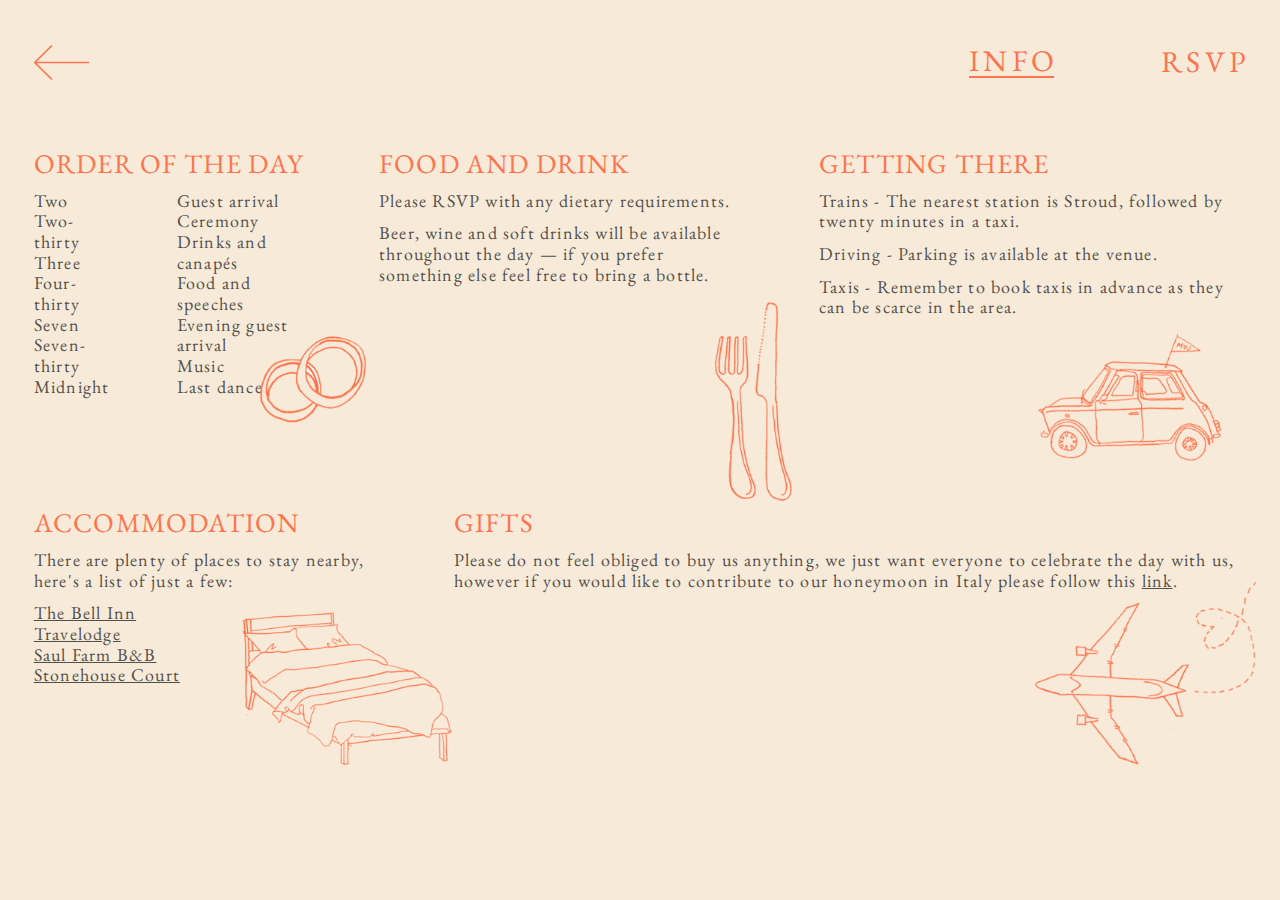
==== info.html @ da7257eb "Add more breakpoint css" ====
<!DOCTYPE html>
<html lang="en">
  <head>
    <meta charset="utf-8" />
    <meta http-equiv="x-ua-compatible" content="ie=edge" />
    <meta name="viewport" content="width=device-width, initial-scale=1" />

    <title>Jordan and Miranda | Wedding RSVP</title>

    <link href="https://fonts.googleapis.com/css?family=EB+Garamond:400,700&display=swap" rel="stylesheet">
    <link rel="stylesheet" href="styles/normalise.css" />
    <link rel="stylesheet" href="styles/main.css" />
    <link rel="icon" href="images/favicon.png" />
  </head>

  <body id="alt">
      <div class="outer">
        <div class="inner render-start">
            <div class="nav-row">
              <a href="index.html"><img alt="back button" src="assets/back-arrow-dark.png" /></a>
              <div class="info-text">
                <div class="navigation-wrapper">
                  <div class="proper-underline"><a href="info.html">Info</a></div>
                  <a href="rsvp.html">Rsvp</a>
                </div>
              </div>
            </div>
            <div class="content-row">
                <div class="info-block" id="order-of-the-day">
                  <div class="info-block-heading">Order of the day</div>
                  <div class="info-block-list-wrap">
                    <ul class="info-block-list">
                      <li>Two</li>
                      <li>Two-thirty</li>
                      <li>Three</li>
                      <li>Four-thirty</li>
                      <li>Seven</li>
                      <li>Seven-thirty</li>
                      <li>Midnight</li>
                    </ul>
                    <ul class="info-block-list">
                      <li>Guest arrival</li>
                      <li>Ceremony</li>
                      <li>Drinks and canapés</li>
                      <li>Food and speeches</li>
                      <li>Evening guest arrival</li>
                      <li>Music</li>
                      <li>Last dance</li>
                    </ul>
                  </div>
                </div>
                <div class="info-block" id="food-and-drink">
                  <div class="info-block-heading">Food and drink</div>
                  <p>Please RSVP with any dietary requirements.</p>
                  <p>Beer, wine and soft drinks will be available throughout the day — if you prefer something else feel free to bring a bottle.</p>
                </div>
                <div class="info-block" id="getting-there">
                  <div class="info-block-heading">Getting there</div>
                  <p>Trains - The nearest station is Stroud, followed by twenty minutes in a taxi.</p>
                  <p>Driving - Parking is available at the venue.</p>
                  <p>Taxis - Remember to book taxis in advance as they can be scarce in the area.</p>
                </div>
            </div>
            <div class="content-row">
              <div class="info-block" id="accommodation">
                <div class="info-block-heading">Accommodation</div>
                <p>There are plenty of places to stay nearby, here's a list of just a few:</p>
                <ul>
                  <li><a href="https://www.thebellinnselsley.com/" target="_blank" rel="noopener noreferrer">The Bell Inn</a></li>
                  <li><a href="https://www.travelodge.co.uk/hotels/99/Stonehouse-hotel?WT.tsrc=GHA_Organic&utm_campaign=GHA_Stonehouse&utm_medium=GHA_Organic" target="_blank" rel="noopener noreferrer">Travelodge</a></li>
                  <li><a href="http://www.saulfarm.com/" target="_blank" rel="noopener noreferrer">Saul Farm B&B</a></li>
                  <li><a href="https://www.stonehousecourt.co.uk/" target="_blank" rel="noopener noreferrer">Stonehouse Court</a></li>
                </ul>
              </div>
              <div class="info-block" id="gifts">
                <div class="info-block-heading">Gifts</div>
                <p>Please do not feel obliged to buy us anything, we just want everyone to celebrate the day with us, however if you would like to contribute to our honeymoon in Italy please follow this <a href="#" target="_blank" rel="noopener noreferrer">link</a>.</p>
              </div>
          </div>
        </div>
      </div> 
    <!-- <script src="js/scripts.js"></script> -->
  </body>
</html>
---- styles/normalise.css ----
/*! normalize.css v8.0.1 | MIT License | github.com/necolas/normalize.css */

/* Document
   ========================================================================== */

/**
 * 1. Correct the line height in all browsers.
 * 2. Prevent adjustments of font size after orientation changes in iOS.
 */

 html {
    line-height: 1.15; /* 1 */
    -webkit-text-size-adjust: 100%; /* 2 */
  }
  
  /* Sections
     ========================================================================== */
  
  /**
   * Remove the margin in all browsers.
   */
  
  body {
    margin: 0;
  }
  
  /**
   * Render the `main` element consistently in IE.
   */
  
  main {
    display: block;
  }
  
  /**
   * Correct the font size and margin on `h1` elements within `section` and
   * `article` contexts in Chrome, Firefox, and Safari.
   */
  
  h1 {
    font-size: 2em;
    margin: 0.67em 0;
  }
  
  /* Grouping content
     ========================================================================== */
  
  /**
   * 1. Add the correct box sizing in Firefox.
   * 2. Show the overflow in Edge and IE.
   */
  
  hr {
    box-sizing: content-box; /* 1 */
    height: 0; /* 1 */
    overflow: visible; /* 2 */
  }
  
  /**
   * 1. Correct the inheritance and scaling of font size in all browsers.
   * 2. Correct the odd `em` font sizing in all browsers.
   */
  
  pre {
    font-family: monospace, monospace; /* 1 */
    font-size: 1em; /* 2 */
  }
  
  /* Text-level semantics
     ========================================================================== */
  
  /**
   * Remove the gray background on active links in IE 10.
   */
  
  a {
    background-color: transparent;
  }
  
  /**
   * 1. Remove the bottom border in Chrome 57-
   * 2. Add the correct text decoration in Chrome, Edge, IE, Opera, and Safari.
   */
  
  abbr[title] {
    border-bottom: none; /* 1 */
    text-decoration: underline; /* 2 */
    text-decoration: underline dotted; /* 2 */
  }
  
  /**
   * Add the correct font weight in Chrome, Edge, and Safari.
   */
  
  b,
  strong {
    font-weight: bolder;
  }
  
  /**
   * 1. Correct the inheritance and scaling of font size in all browsers.
   * 2. Correct the odd `em` font sizing in all browsers.
   */
  
  code,
  kbd,
  samp {
    font-family: monospace, monospace; /* 1 */
    font-size: 1em; /* 2 */
  }
  
  /**
   * Add the correct font size in all browsers.
   */
  
  small {
    font-size: 80%;
  }
  
  /**
   * Prevent `sub` and `sup` elements from affecting the line height in
   * all browsers.
   */
  
  sub,
  sup {
    font-size: 75%;
    line-height: 0;
    position: relative;
    vertical-align: baseline;
  }
  
  sub {
    bottom: -0.25em;
  }
  
  sup {
    top: -0.5em;
  }
  
  /* Embedded content
     ========================================================================== */
  
  /**
   * Remove the border on images inside links in IE 10.
   */
  
  img {
    border-style: none;
  }
  
  /* Forms
     ========================================================================== */
  
  /**
   * 1. Change the font styles in all browsers.
   * 2. Remove the margin in Firefox and Safari.
   */
  
  button,
  input,
  optgroup,
  select,
  textarea {
    font-family: inherit; /* 1 */
    font-size: 100%; /* 1 */
    line-height: 1.15; /* 1 */
    margin: 0; /* 2 */
  }
  
  /**
   * Show the overflow in IE.
   * 1. Show the overflow in Edge.
   */
  
  button,
  input { /* 1 */
    overflow: visible;
  }
  
  /**
   * Remove the inheritance of text transform in Edge, Firefox, and IE.
   * 1. Remove the inheritance of text transform in Firefox.
   */
  
  button,
  select { /* 1 */
    text-transform: none;
  }
  
  /**
   * Correct the inability to style clickable types in iOS and Safari.
   */
  
  button,
  [type="button"],
  [type="reset"],
  [type="submit"] {
    -webkit-appearance: button;
  }
  
  /**
   * Remove the inner border and padding in Firefox.
   */
  
  button::-moz-focus-inner,
  [type="button"]::-moz-focus-inner,
  [type="reset"]::-moz-focus-inner,
  [type="submit"]::-moz-focus-inner {
    border-style: none;
    padding: 0;
  }
  
  /**
   * Restore the focus styles unset by the previous rule.
   */
  
  button:-moz-focusring,
  [type="button"]:-moz-focusring,
  [type="reset"]:-moz-focusring,
  [type="submit"]:-moz-focusring {
    outline: 1px dotted ButtonText;
  }
  
  /**
   * Correct the padding in Firefox.
   */
  
  fieldset {
    padding: 0.35em 0.75em 0.625em;
  }
  
  /**
   * 1. Correct the text wrapping in Edge and IE.
   * 2. Correct the color inheritance from `fieldset` elements in IE.
   * 3. Remove the padding so developers are not caught out when they zero out
   *    `fieldset` elements in all browsers.
   */
  
  legend {
    box-sizing: border-box; /* 1 */
    color: inherit; /* 2 */
    display: table; /* 1 */
    max-width: 100%; /* 1 */
    padding: 0; /* 3 */
    white-space: normal; /* 1 */
  }
  
  /**
   * Add the correct vertical alignment in Chrome, Firefox, and Opera.
   */
  
  progress {
    vertical-align: baseline;
  }
  
  /**
   * Remove the default vertical scrollbar in IE 10+.
   */
  
  textarea {
    overflow: auto;
  }
  
  /**
   * 1. Add the correct box sizing in IE 10.
   * 2. Remove the padding in IE 10.
   */
  
  [type="checkbox"],
  [type="radio"] {
    box-sizing: border-box; /* 1 */
    padding: 0; /* 2 */
  }
  
  /**
   * Correct the cursor style of increment and decrement buttons in Chrome.
   */
  
  [type="number"]::-webkit-inner-spin-button,
  [type="number"]::-webkit-outer-spin-button {
    height: auto;
  }
  
  /**
   * 1. Correct the odd appearance in Chrome and Safari.
   * 2. Correct the outline style in Safari.
   */
  
  [type="search"] {
    -webkit-appearance: textfield; /* 1 */
    outline-offset: -2px; /* 2 */
  }
  
  /**
   * Remove the inner padding in Chrome and Safari on macOS.
   */
  
  [type="search"]::-webkit-search-decoration {
    -webkit-appearance: none;
  }
  
  /**
   * 1. Correct the inability to style clickable types in iOS and Safari.
   * 2. Change font properties to `inherit` in Safari.
   */
  
  ::-webkit-file-upload-button {
    -webkit-appearance: button; /* 1 */
    font: inherit; /* 2 */
  }
  
  /* Interactive
     ========================================================================== */
  
  /*
   * Add the correct display in Edge, IE 10+, and Firefox.
   */
  
  details {
    display: block;
  }
  
  /*
   * Add the correct display in all browsers.
   */
  
  summary {
    display: list-item;
  }
  
  /* Misc
     ========================================================================== */
  
  /**
   * Add the correct display in IE 10+.
   */
  
  template {
    display: none;
  }
  
  /**
   * Add the correct display in IE 10.
   */
  
  [hidden] {
    display: none;
  }
---- styles/main.css ----
*, *:before, *:after {
    box-sizing: inherit;
}

html, body {
    width: 100%;
    height: 100%;
}

html {
    font-size: 40px;
    box-sizing: border-box;
}

body {
    font-family: 'EB Garamond', serif;
    letter-spacing: 0.15rem;
}

body#primary {
    background-color: #ff744d;
    color: #ffe9ae;
}

body#alt {
    background-color: #f8ead9;
    color: #ff744d;
}

button {
    background-color: transparent;
    border: 4px solid #ffe9ae;
    color: #ffe9ae;
    text-transform: uppercase;
    font-size: 0.833rem;
    cursor: pointer;
    padding: 0.350rem 0;
    line-height: 0.8;
}

ul {
    list-style-type: none;
    padding: 0;
    margin: 0;
}

.outer {
    display: flex;
    align-items: center;
    justify-content: center;

    width: 100%;
    height: 100%;

    -webkit-animation: fadein 0.6s;
       -moz-animation: fadein 0.6s;
        -ms-animation: fadein 0.6s;
         -o-animation: fadein 0.6s;
            animation: fadein 0.6s;
}

.inner {
    display: flex;
    flex-direction: column;
    justify-content: space-between;
    align-items: center;

    height: 100%;
    width: 1920px;
    padding: 1.500rem 1.125rem;
}

.inner.render-start {
    justify-content: flex-start;
    align-items: flex-start;
}

.inner.render-start > .content-row,
.inner.render-start > .nav-row {
    margin-bottom: 2.000rem;
}

.inner.render-start > .content-row:nth-child(2) {
    margin-bottom: 3.250rem;
}

.inner.render-start > .content-row:nth-child(3) {
    justify-content: flex-start;
}

.content-row, .nav-row {
    display: flex;
    justify-content: space-between;
    width: 100%;
}

.content-row.centre {
    justify-content: center;
}

.info-text-mobile {
    display: none;
    margin-bottom: 1rem;
    font-size: 0.75rem;
}

.info-text a {
    text-decoration: none;
    text-transform: uppercase;
    color: inherit;
    cursor: pointer;
    margin-right: -0.15rem;
}

.navigation-wrapper {
    display: flex;
    justify-content: space-between;
    align-items: center;

    width: 9.250rem;
}

.centre-title {
    display: flex;
    flex-direction: column;
    justify-content: space-between;
    align-items: center;
    
    text-transform: uppercase;
    font-size: 2.5rem;
    margin: 3rem 0 1rem 0;
}

.centre-title-seperator {
    width: 6.125rem;
    border-bottom: 3px solid #ffe9ae;
    margin: 1rem 0;
}

.proper-underline {
    display: inline-block;
    text-align: center;
    border-bottom-width: 2px;
    border-bottom-style: solid;
    line-height: 0.95rem;
}

#primary .proper-underline {
    border-bottom-color: #ffe9ae;
}

#alt .proper-underline {
    border-bottom-color: #ff744d;
}

.info-block {
    position: relative;
    color: #52504b;
    font-size: 0.600rem;
    letter-spacing: 0.04rem;
    padding: 0 1.250rem;
}

.info-block:first-child {
    padding-left: 0;
}

.info-block:last-child {
    padding-right: 0;
}

.info-block ul a, .info-block a {
    color: #52504b;
}

.info-block ul, .info-block p {
    margin: 0.400rem 0;
}

.info-block ul:first-child {
    margin-right: 2.250rem;
}

.info-block-list-wrap {
    display: flex;
}

.info-block-heading {
    color: #ff744d;
    font-size: 0.900rem;
    text-transform: uppercase;
    white-space: nowrap;
}

.info-block::after {
    content: "";
    position: absolute;
    width: 7.375rem;
    height: 6.950rem;
    top: 0;
    right: 0;
    display: inline-block;
    background-repeat: no-repeat;
    background-position: center;
    background-size: contain;
}

#order-of-the-day {
    max-width: 490px;
}
#order-of-the-day::after {
    top: 4.250rem;
    right: -80px;
    background-image: url("../assets/rings.png");
}

#food-and-drink {
    max-width: 440px;
}
#food-and-drink::after {
    top: 5rem;
    right: -80px;
    background-image: url("../assets/cutlery.png");
}

#getting-there {
    max-width: 580px;
}
#getting-there::after {
    top: 5.250rem;
    right: 0px;
    background-image: url("../assets/car.png");
}

#accommodation {
    max-width: 470px;
}
#accommodation::after {
    top: 2.250rem;
    right: -40px;
    background-image: url("../assets/bed.png");
}

#gifts {
    max-width: 830px;
}
#gifts::after {
    top: 1.750rem;
    right: -10px;
    background-image: url("../assets/plane.png");
}

.contact-row {
    display: flex;
    width: 100%;
    height: 100%;
}

.contact-info, .contact-form {
    display: flex;
    flex-direction: column;
    justify-content: center;
    align-items: center;

    width: 50%;
}

.contact-heading {
    font-size: 2.813rem;
    text-transform: uppercase;
}

.contact-info-line {
    font-size: 0.833rem;
    letter-spacing: 0.1rem;
}

.form-wrapper {
    width: 15.375rem;
}

form button {
    width: 100%;
}

form label, form textarea, form input[type=text], .radio-group {
    margin-bottom: 0.750rem;
}

form input[type=text], form textarea, form textarea::placeholder {
    color: #52504b;
}

form textarea::placeholder, form textarea, form input[type=text] {
    font-size: 0.600rem;
}

form textarea, form input[type=text] {
    padding: 0.525rem;
}

form textarea {
    min-height: 3.200rem;
}

form ul li {
    display: flex;
    flex-direction: column;
    width: 100%;
    text-transform: uppercase;
    font-size: 0.833rem;
}

form textarea, form input[type=text] {
    background-color: #ffe9ae;
}

.radio-group {
    position: relative;
}

[type="radio"]:checked,
[type="radio"]:not(:checked) {
    opacity: 0;
    position: absolute;
    top: 0.275rem;
    left: 0.275rem;
	z-index: -1;
}

[type="radio"]:checked + label,
[type="radio"]:not(:checked) + label
{
    position: relative;
    padding-left: 1.500rem;
    cursor: pointer;
    display: inline-block;
    text-transform: none;
}

[type="radio"]:checked + label:before,
[type="radio"]:not(:checked) + label:before {
    content: '';
    position: absolute;
    left: 0;
    top: 0;
    width: 1rem;
    height: 1rem;
    border: 0.175rem solid #ffe9ae;
    border-radius: 100%;
}

[type="radio"]:checked + label:after,
[type="radio"]:not(:checked) + label:after {
    content: '';
    width: 0.450rem;
    height: 0.450rem;
    background: #ffe9ae;
    position: absolute;
    top: 0.275rem;
    left: 0.275rem;
    border-radius: 100%;
    -webkit-transition: all 0.2s ease;
    transition: all 0.2s ease;
}

[type="radio"]:not(:checked) + label:after {
    opacity: 0;
    -webkit-transform: scale(0);
    transform: scale(0);
}

[type="radio"]:checked + label:after {
    opacity: 1;
    -webkit-transform: scale(1);
    transform: scale(1);
}

@media only screen and (max-width: 1600px) {
    html {
        font-size: 35px;
    }
}

@media only screen and (max-width: 1400px) {
    html {
        font-size: 33px;
    }
}

@media only screen and (max-width: 1280px) {
    html {
        font-size: 30px;
    }
}

@media only screen and (max-width: 1220px) {
    html {
        font-size: 28px;
    }
}

@media only screen and (max-width: 1124px) {
    html {
        font-size: 26px;
    }
}

@media only screen and (max-width: 1024px) {
    .contact-info {
        margin-bottom: 2rem;
    }
    .contact-info, .contact-form {
        display: flex;
        flex-direction: column;
        justify-content: center;
        align-items: center;
    
        width: 100%;
    }
    .contact-row {
        flex-direction: column;
        align-items: center;
        justify-content: center;
        margin: 0;
    }
}

@media only screen and (max-width: 980px) {
    #alt .content-row {
        flex-direction: column;
        margin: 0;
        padding-right: 2rem;
    }

    .navigation-wrapper {
        width: 7rem;
    }

    .info-block {
        padding: 0;
        margin: 0.5rem 0;
    }

    .info-block::after {
        display: none;
    }
}

@media only screen and (max-width: 550px) {
    html {
        font-size: 24px;
    }

    .inner {
        width: 100%;
        padding: 0.75rem;
    }

    .home .inner {
        justify-content: flex-start;
    }

    .home .content-row {
        width: 100%;
    }

    .home .content-row:last-child {
        display: none;
    }

    .home .info-text {
        display: flex;
        justify-content: flex-end;
        width: 100%;
    }

    .home .info-text:first-child {
        display: none;
    }

    .info-text-mobile {
        display: block;
    }

    .centre {
        flex-direction: column;
        align-items: center;
        text-align: center;
    }

    .form-wrapper {
        width: 100%;
    }
}

@media only screen and (max-width: 320px) {
    html {
        font-size: 22px;
    }
}

@keyframes fadein {
    from { opacity: 0; }
    to   { opacity: 1; }
}

@-moz-keyframes fadein {
    from { opacity: 0; }
    to   { opacity: 1; }
}

@-webkit-keyframes fadein {
    from { opacity: 0; }
    to   { opacity: 1; }
}

@-ms-keyframes fadein {
    from { opacity: 0; }
    to   { opacity: 1; }
}
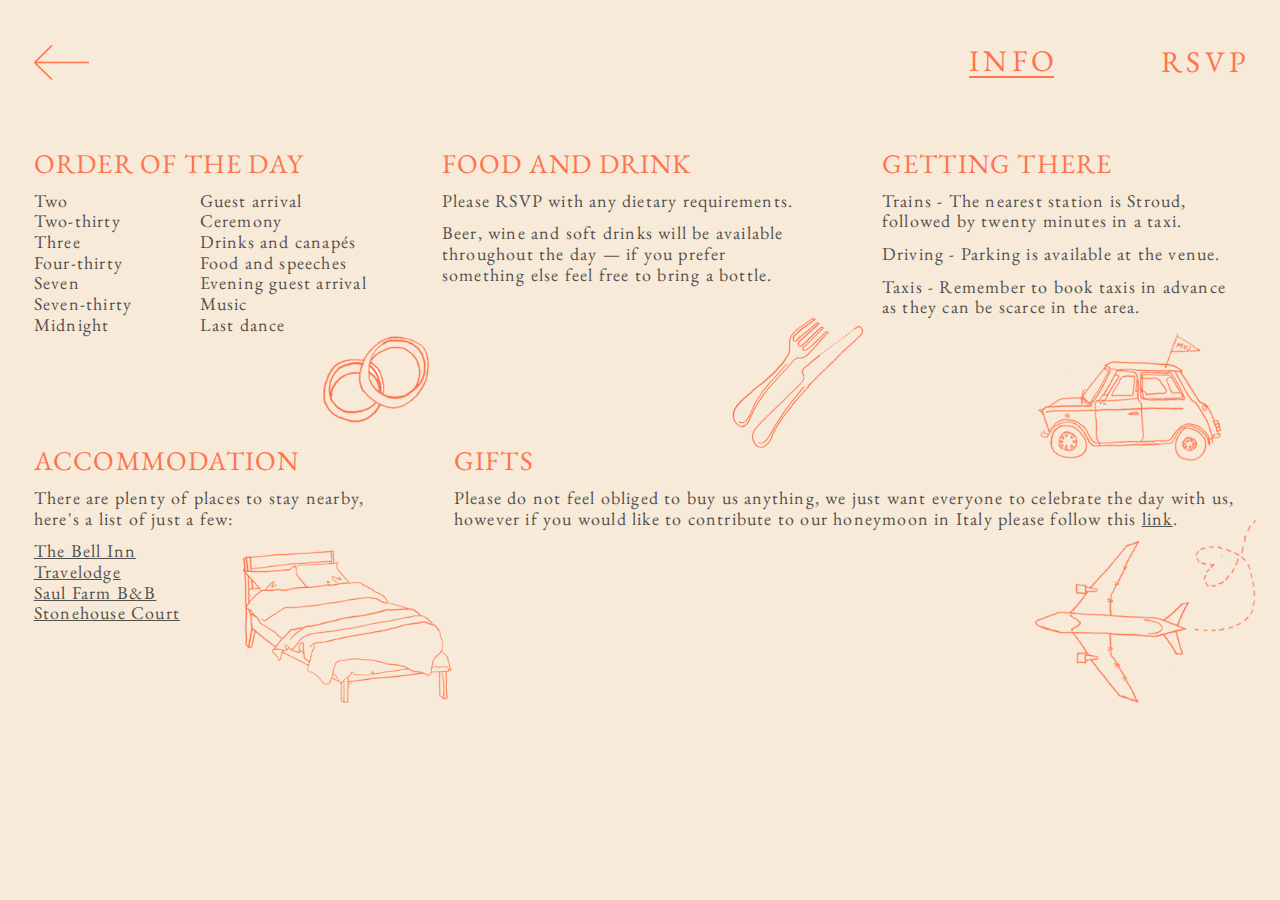
==== commit 32b48db6: "Get form submitting to gmail" ====
--- a/info.html
+++ b/info.html
@@ -10,7 +10,7 @@
     <link href="https://fonts.googleapis.com/css?family=EB+Garamond:400,700&display=swap" rel="stylesheet">
     <link rel="stylesheet" href="styles/normalise.css" />
     <link rel="stylesheet" href="styles/main.css" />
-    <link rel="icon" href="images/favicon.png" />
+    <link rel="icon" href="assets/favicon.png" />
   </head>
 
   <body id="alt">
@@ -27,54 +27,69 @@
             </div>
             <div class="content-row">
                 <div class="info-block" id="order-of-the-day">
-                  <div class="info-block-heading">Order of the day</div>
-                  <div class="info-block-list-wrap">
-                    <ul class="info-block-list">
-                      <li>Two</li>
-                      <li>Two-thirty</li>
-                      <li>Three</li>
-                      <li>Four-thirty</li>
-                      <li>Seven</li>
-                      <li>Seven-thirty</li>
-                      <li>Midnight</li>
-                    </ul>
-                    <ul class="info-block-list">
-                      <li>Guest arrival</li>
-                      <li>Ceremony</li>
-                      <li>Drinks and canapés</li>
-                      <li>Food and speeches</li>
-                      <li>Evening guest arrival</li>
-                      <li>Music</li>
-                      <li>Last dance</li>
-                    </ul>
+                  <div class="info-block-column">
+                    <div class="info-block-heading">Order of the day</div>
+                    <div class="info-block-list-wrap">
+                      <ul class="info-block-list">
+                        <li>Two</li>
+                        <li>Two-thirty</li>
+                        <li>Three</li>
+                        <li>Four-thirty</li>
+                        <li>Seven</li>
+                        <li>Seven-thirty</li>
+                        <li>Midnight</li>
+                      </ul>
+                      <ul class="info-block-list">
+                        <li>Guest arrival</li>
+                        <li>Ceremony</li>
+                        <li>Drinks and canapés</li>
+                        <li>Food and speeches</li>
+                        <li>Evening guest arrival</li>
+                        <li>Music</li>
+                        <li>Last dance</li>
+                      </ul>
+                    </div>
+                  </div>
+                  <div class="info-block-column"><img src="assets/rings.png" alt="An illustration of wedding rings" /></div>
+                </div>
+                <div class="info-block" id="food-and-drink">
+                  <div class="info-block-column"><img src="assets/cutlery.png" alt="An illustration of a knife and fork" /></div>
+                  <div class="info-block-column">
+                    <div class="info-block-heading">Food and drink</div>
+                    <p>Please RSVP with any dietary requirements.</p>
+                    <p>Beer, wine and soft drinks will be available throughout the day — if you prefer something else feel free to bring a bottle.</p>
                   </div>
                 </div>
-                <div class="info-block" id="food-and-drink">
-                  <div class="info-block-heading">Food and drink</div>
-                  <p>Please RSVP with any dietary requirements.</p>
-                  <p>Beer, wine and soft drinks will be available throughout the day — if you prefer something else feel free to bring a bottle.</p>
-                </div>
                 <div class="info-block" id="getting-there">
-                  <div class="info-block-heading">Getting there</div>
-                  <p>Trains - The nearest station is Stroud, followed by twenty minutes in a taxi.</p>
-                  <p>Driving - Parking is available at the venue.</p>
-                  <p>Taxis - Remember to book taxis in advance as they can be scarce in the area.</p>
+                  <div class="info-block-column">
+                    <div class="info-block-heading">Getting there</div>
+                    <p>Trains - The nearest station is Stroud, followed by twenty minutes in a taxi.</p>
+                    <p>Driving - Parking is available at the venue.</p>
+                    <p>Taxis - Remember to book taxis in advance as they can be scarce in the area.</p>
+                  </div>
+                  <div class="info-block-column"><img src="assets/car.png" alt="An illustration of a car" /></div>
                 </div>
             </div>
             <div class="content-row">
               <div class="info-block" id="accommodation">
-                <div class="info-block-heading">Accommodation</div>
-                <p>There are plenty of places to stay nearby, here's a list of just a few:</p>
-                <ul>
-                  <li><a href="https://www.thebellinnselsley.com/" target="_blank" rel="noopener noreferrer">The Bell Inn</a></li>
-                  <li><a href="https://www.travelodge.co.uk/hotels/99/Stonehouse-hotel?WT.tsrc=GHA_Organic&utm_campaign=GHA_Stonehouse&utm_medium=GHA_Organic" target="_blank" rel="noopener noreferrer">Travelodge</a></li>
-                  <li><a href="http://www.saulfarm.com/" target="_blank" rel="noopener noreferrer">Saul Farm B&B</a></li>
-                  <li><a href="https://www.stonehousecourt.co.uk/" target="_blank" rel="noopener noreferrer">Stonehouse Court</a></li>
-                </ul>
+                <div class="info-block-column"><img src="assets/bed.png" alt="An illustration of a bed" /></div>
+                <div class="info-block-column">
+                  <div class="info-block-heading">Accommodation</div>
+                  <p>There are plenty of places to stay nearby, here's a list of just a few:</p>
+                  <ul>
+                    <li><a href="https://www.thebellatframpton.co.uk" target="_blank" rel="noopener noreferrer">The Bell Inn</a></li>
+                    <li><a href="https://www.travelodge.co.uk/search/results?location=Stonehouse&lat=&long=&action=amend&checkIn=&rooms%5B0%5D%5Badults%5D=1&rooms%5B0%5D%5Bchildren%5D=0&gclid=CjwKCAiAhc7yBRAdEiwAplGxX7LW3BhGSxcTgb22xn_kRWFewCSqUZVf8ek6-P8o6kQYmImKXruDIBoCILUQAvD_BwE&gclsrc=aw.ds" target="_blank" rel="noopener noreferrer">Travelodge</a></li>
+                    <li><a href="http://www.saulfarm.com/" target="_blank" rel="noopener noreferrer">Saul Farm B&B</a></li>
+                    <li><a href="https://www.stonehousecourt.co.uk/" target="_blank" rel="noopener noreferrer">Stonehouse Court</a></li>
+                  </ul>
+                </div>
               </div>
               <div class="info-block" id="gifts">
-                <div class="info-block-heading">Gifts</div>
-                <p>Please do not feel obliged to buy us anything, we just want everyone to celebrate the day with us, however if you would like to contribute to our honeymoon in Italy please follow this <a href="#" target="_blank" rel="noopener noreferrer">link</a>.</p>
+                <div class="info-block-column">
+                  <div class="info-block-heading">Gifts</div>
+                  <p>Please do not feel obliged to buy us anything, we just want everyone to celebrate the day with us, however if you would like to contribute to our honeymoon in Italy please follow this <a href="https://www.weddingshop.com/Buy/View/65506" target="_blank" rel="noopener noreferrer">link</a>.</p>
+                </div>
+                <div class="info-block-column"><img src="assets/plane.png" alt="An illustration of a plane" /></div>
               </div>
           </div>
         </div>
--- a/styles/main.css
+++ b/styles/main.css
@@ -128,7 +128,6 @@
     
     text-transform: uppercase;
     font-size: 2.5rem;
-    margin: 3rem 0 1rem 0;
 }
 
 .centre-title-seperator {
@@ -154,6 +153,8 @@
 }
 
 .info-block {
+    display: flex;
+
     position: relative;
     color: #52504b;
     font-size: 0.600rem;
@@ -167,6 +168,10 @@
 
 .info-block:last-child {
     padding-right: 0;
+}
+
+.info-block ul{
+    white-space: nowrap;
 }
 
 .info-block ul a, .info-block a {
@@ -205,6 +210,15 @@
     background-size: contain;
 }
 
+.info-block-column img {
+    width: 100%;
+    height: auto;
+}
+
+.info-block-column img {
+    display: none;
+}
+
 #order-of-the-day {
     max-width: 490px;
 }
@@ -218,10 +232,12 @@
     max-width: 440px;
 }
 #food-and-drink::after {
-    top: 5rem;
-    right: -80px;
+    top: 4rem;
+    right: -60px;
     background-image: url("../assets/cutlery.png");
-}
+    transform: scale(0.8) rotate(45deg);
+}
+
 
 #getting-there {
     max-width: 580px;
@@ -313,6 +329,12 @@
 
 form textarea, form input[type=text] {
     background-color: #ffe9ae;
+}
+
+.form-thank-you-message {
+    display: none;
+
+    justify-content: center;
 }
 
 .radio-group {
@@ -430,7 +452,6 @@
     #alt .content-row {
         flex-direction: column;
         margin: 0;
-        padding-right: 2rem;
     }
 
     .navigation-wrapper {
@@ -438,12 +459,49 @@
     }
 
     .info-block {
+        display: flex;
+        justify-content: space-between;
+
         padding: 0;
         margin: 0.5rem 0;
+        width: 100%;
     }
 
     .info-block::after {
         display: none;
+    }
+
+    .info-block-column {
+        display: flex;
+        flex-direction: column;
+        justify-content: center;
+
+        width: 50%;
+        padding: 0.5rem;
+    }
+
+    .info-block-column img {
+        display: block;
+    }
+
+    #order-of-the-day,
+    #food-and-drink,
+    #getting-there,
+    #accommodation,
+    #gifts {
+        max-width: none;
+    }
+}
+
+@media only screen and (max-width: 980px) and (orientation: portrait) {
+    html {
+        font-size: 35px;
+    }
+}
+
+@media only screen and (max-width: 768px) and (orientation: portrait) {
+    html {
+        font-size: 30px;
     }
 }
 
@@ -489,8 +547,25 @@
         text-align: center;
     }
 
+    .centre-title {
+        margin: 3rem 0 1rem 0;
+    }
+
     .form-wrapper {
         width: 100%;
+    }
+
+    .info-block {
+        flex-direction: column;
+    }
+
+    .info-block-column {
+        padding: 0;
+        width: 100%;
+    }
+
+    .info-block-column img {
+        display: none;
     }
 }
 
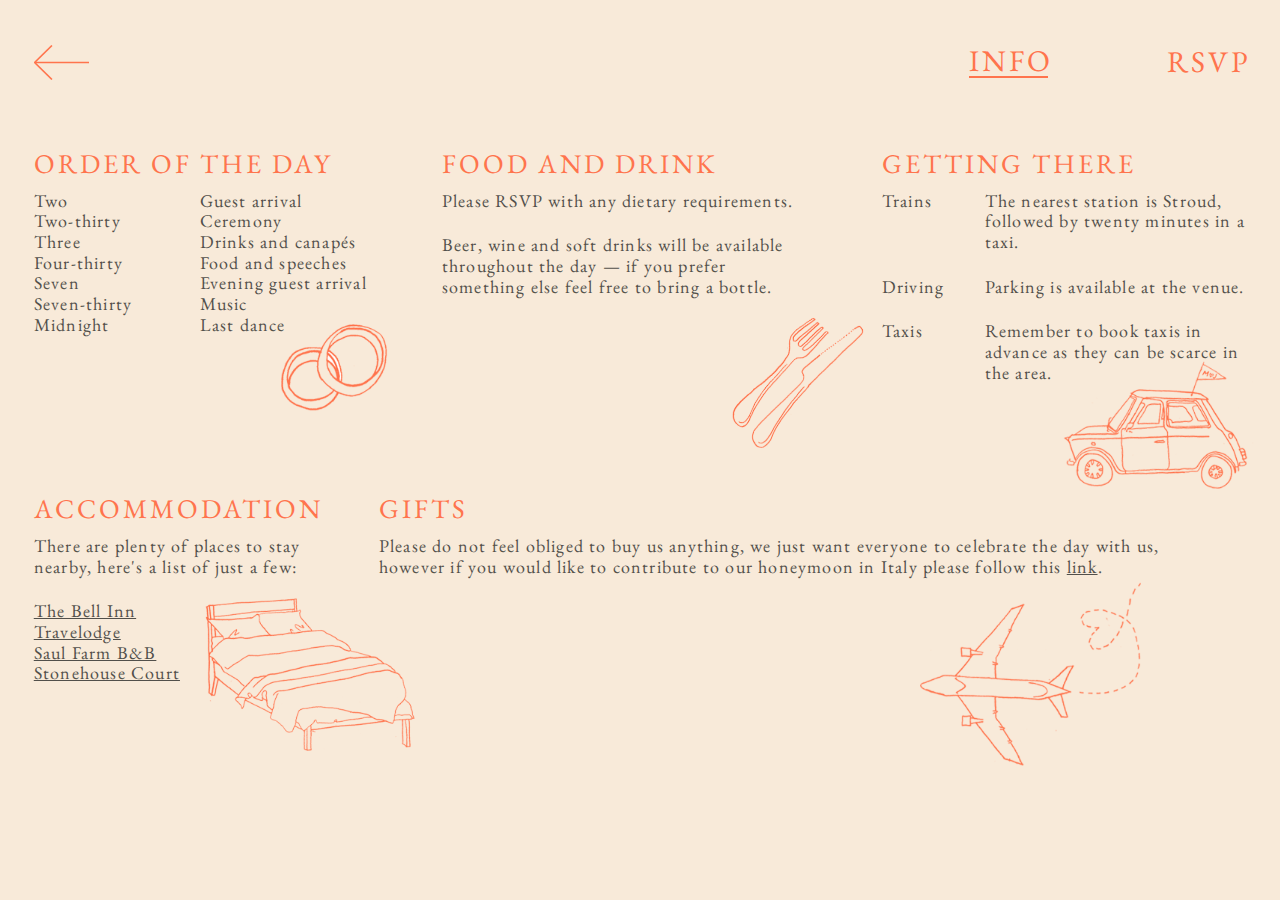
==== commit aa76a84d: "WIP" ====
--- a/info.html
+++ b/info.html
@@ -63,9 +63,18 @@
                 <div class="info-block" id="getting-there">
                   <div class="info-block-column">
                     <div class="info-block-heading">Getting there</div>
-                    <p>Trains - The nearest station is Stroud, followed by twenty minutes in a taxi.</p>
-                    <p>Driving - Parking is available at the venue.</p>
-                    <p>Taxis - Remember to book taxis in advance as they can be scarce in the area.</p>
+                    <div class="info-block-column-two-col">
+                      <div class="info-block-column-title">Trains</div>
+                      <div class="info-block-column-text">The nearest station is Stroud, followed by twenty minutes in a taxi.</div>
+                    </div>
+                    <div class="info-block-column-two-col">
+                      <div class="info-block-column-title">Driving</div>
+                      <div class="info-block-column-text">Parking is available at the venue.</div>
+                    </div>
+                    <div class="info-block-column-two-col">
+                      <div class="info-block-column-title">Taxis</div>
+                      <div class="info-block-column-text">Remember to book taxis in advance as they can be scarce in the area.</div>
+                    </div>
                   </div>
                   <div class="info-block-column"><img src="assets/car.png" alt="An illustration of a car" /></div>
                 </div>
@@ -91,9 +100,9 @@
                 </div>
                 <div class="info-block-column"><img src="assets/plane.png" alt="An illustration of a plane" /></div>
               </div>
+              <div class="info-block"></div>
           </div>
         </div>
-      </div> 
-    <!-- <script src="js/scripts.js"></script> -->
+      </div>
   </body>
 </html>--- a/styles/main.css
+++ b/styles/main.css
@@ -14,7 +14,7 @@
 
 body {
     font-family: 'EB Garamond', serif;
-    letter-spacing: 0.15rem;
+    letter-spacing: 0.1rem;
 }
 
 body#primary {
@@ -84,9 +84,9 @@
     margin-bottom: 3.250rem;
 }
 
-.inner.render-start > .content-row:nth-child(3) {
+/* .inner.render-start > .content-row:nth-child(3) {
     justify-content: flex-start;
-}
+} */
 
 .content-row, .nav-row {
     display: flex;
@@ -195,7 +195,7 @@
     font-size: 0.900rem;
     text-transform: uppercase;
     white-space: nowrap;
-}
+    letter-spacing: 0.1rem;}
 
 .info-block::after {
     content: "";
@@ -210,6 +210,21 @@
     background-size: contain;
 }
 
+.info-block-column {
+    display: flex;
+    flex-direction: column;
+}
+
+.info-block-column-two-col {
+    display: flex;
+    margin: 0.400rem 0;
+}
+
+.info-block-column-title {
+    margin-right: 1.350rem;
+    min-width: 2.075rem;
+}
+
 .info-block-column img {
     width: 100%;
     height: auto;
@@ -223,8 +238,8 @@
     max-width: 490px;
 }
 #order-of-the-day::after {
-    top: 4.250rem;
-    right: -80px;
+    top: 3.85rem;
+    right: -1.250rem;
     background-image: url("../assets/rings.png");
 }
 
@@ -243,8 +258,8 @@
     max-width: 580px;
 }
 #getting-there::after {
-    top: 5.250rem;
-    right: 0px;
+    top: 6.16rem;
+    right: -0.85rem;
     background-image: url("../assets/car.png");
 }
 
@@ -259,10 +274,11 @@
 
 #gifts {
     max-width: 830px;
+    padding-left: 0;
 }
 #gifts::after {
-    top: 1.750rem;
-    right: -10px;
+    top: 2.25rem;
+    right: 2.250rem;
     background-image: url("../assets/plane.png");
 }
 
@@ -305,6 +321,7 @@
 
 form input[type=text], form textarea, form textarea::placeholder {
     color: #52504b;
+    letter-spacing: 0.075rem;
 }
 
 form textarea::placeholder, form textarea, form input[type=text] {
@@ -461,6 +478,7 @@
     .info-block {
         display: flex;
         justify-content: space-between;
+        position: relative;
 
         padding: 0;
         margin: 0.5rem 0;
@@ -468,7 +486,8 @@
     }
 
     .info-block::after {
-        display: none;
+        position: absolute;
+        left: -99999px;
     }
 
     .info-block-column {
@@ -559,6 +578,40 @@
         flex-direction: column;
     }
 
+    .info-block::after {
+        content: "";
+        position: absolute;
+        width: 100%;
+        height: 6.950rem;
+        top: 0;
+        right: 0;
+        display: inline-block;
+        background-repeat: no-repeat;
+        background-position: center;
+        background-size: contain;
+    }
+
+    #order-of-the-day::after {
+        top: -1rem;
+    }
+    
+    #food-and-drink::after {
+        top: 1rem;
+    }
+    
+    
+    #getting-there::after {
+        top: 1rem;
+    }
+    
+    #accommodation::after {
+        top: 1rem;
+    }
+    
+    #gifts::after {
+        top: 1rem;
+    }
+
     .info-block-column {
         padding: 0;
         width: 100%;
